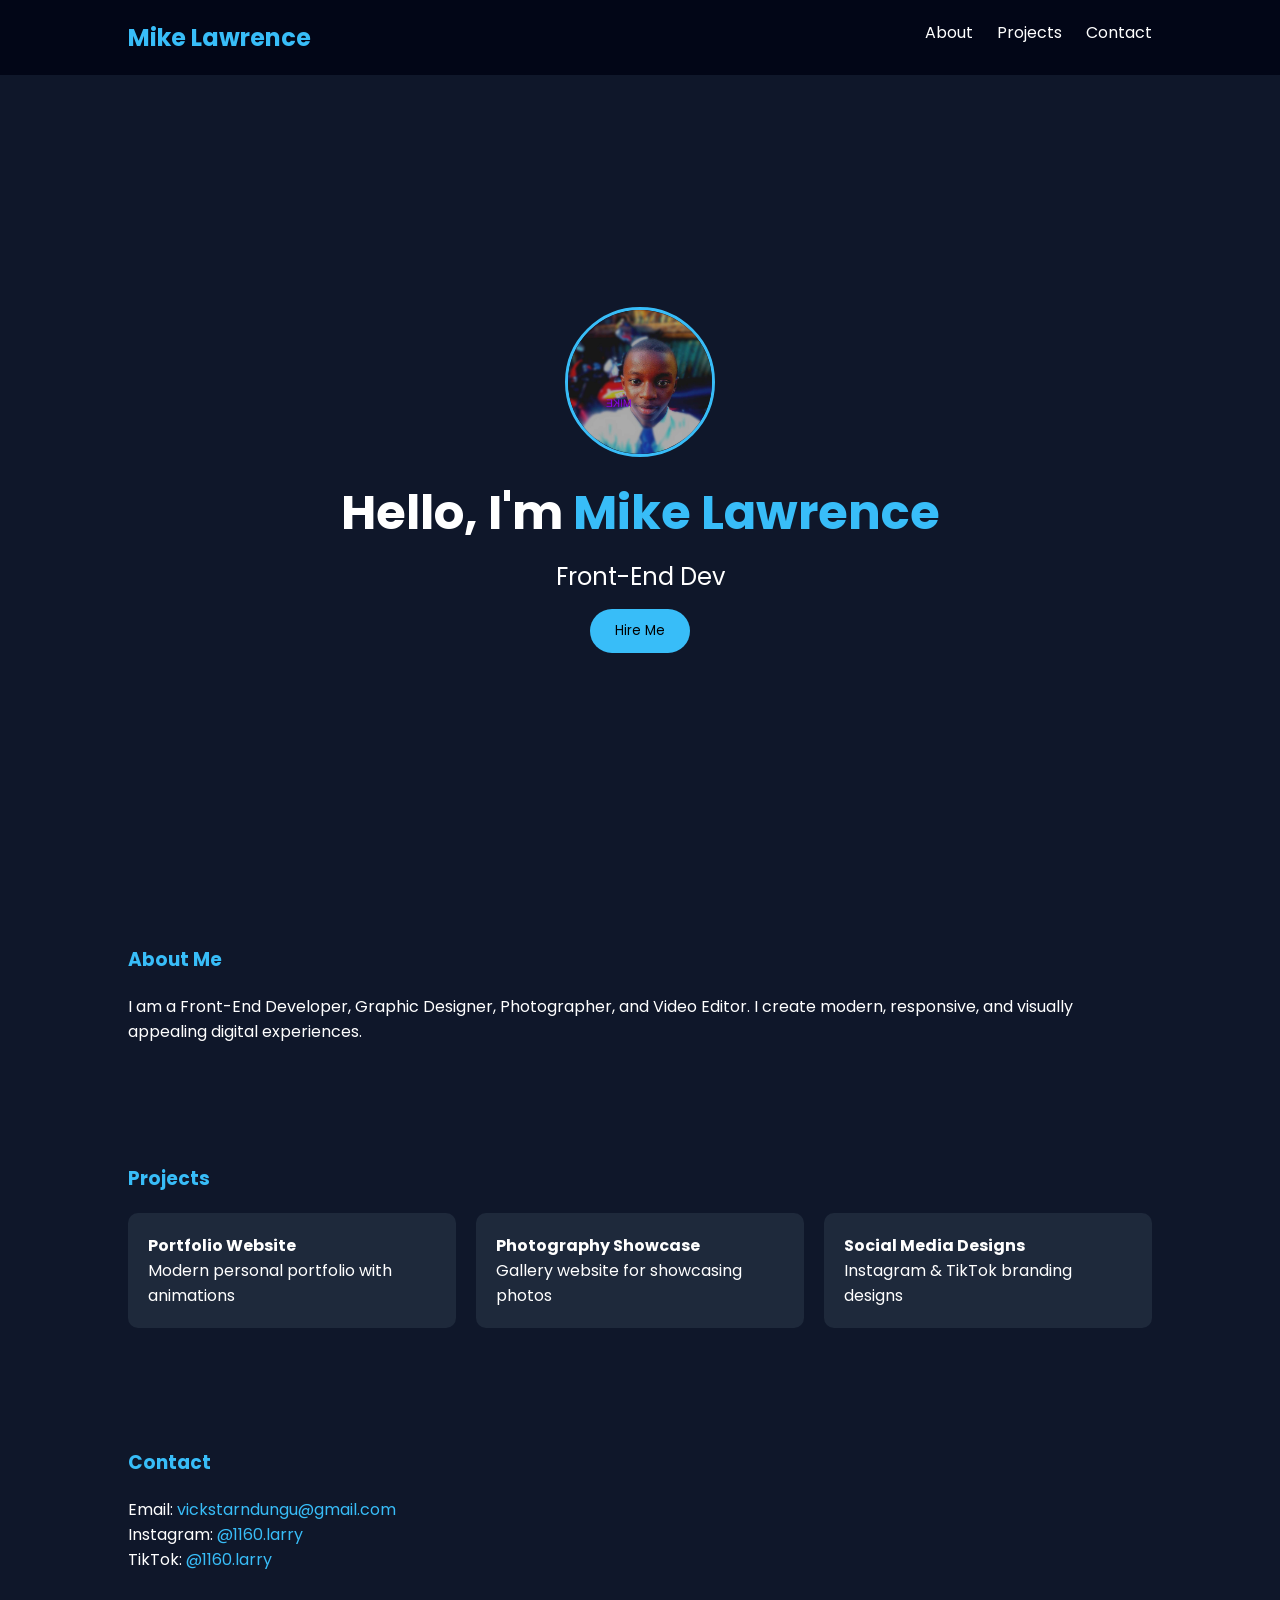
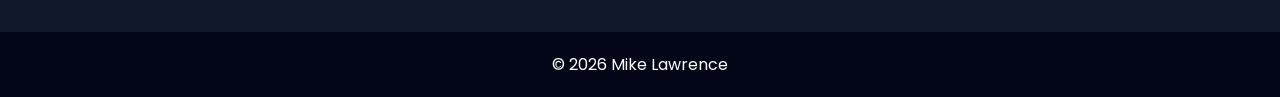
==== index.html @ f2c07cfd "Add files via upload" ====
<!DOCTYPE html>
<html lang="en">
<head>
<meta charset="UTF-8">
<meta name="viewport" content="width=device-width, initial-scale=1.0">
<title>Mike Lawrence | Portfolio</title>

<link rel="stylesheet" href="style.css">
<link href="https://fonts.googleapis.com/css2?family=Poppins:wght@300;600&display=swap" rel="stylesheet">
</head>

<body>

<nav>
<h1>Mike Lawrence</h1>
<div>
<a href="#about">About</a>
<a href="#projects">Projects</a>
<a href="#contact">Contact</a>
</div>
</nav>

<section class="hero">
<img src="mikes pic.png.jpg" alt="Mike Lawrence" class="profile-img">

<h2>Hello, I'm <span>Mike Lawrence</span></h2>
<p id="typing"></p>

<button onclick="scrollToContact()">Hire Me</button>
</section>

<section id="about">
<h3>About Me</h3>
<p>
I am a Front-End Developer, Graphic Designer, Photographer, and Video Editor.
I create modern, responsive, and visually appealing digital experiences.
</p>
</section>

<section id="projects">
<h3>Projects</h3>

<div class="projects">

<div class="card">
<h4>Portfolio Website</h4>
<p>Modern personal portfolio with animations</p>
</div>

<div class="card">
<h4>Photography Showcase</h4>
<p>Gallery website for showcasing photos</p>
</div>

<div class="card">
<h4>Social Media Designs</h4>
<p>Instagram & TikTok branding designs</p>
</div>

</div>
</section>

<section id="contact">
<h3>Contact</h3>
<p>Email: <a href="mailto:vickstarndungu@gmail.com">vickstarndungu@gmail.com</a></p>
<p>Instagram: <a href="https://instagram.com/1160.larry" target="_blank">@1160.larry</a></p>
<p>TikTok: <a href="https://tiktok.com/@1160.larry" target="_blank">@1160.larry</a></p>
</section>

<footer>
<p>© 2026 Mike Lawrence</p>
</footer>

<script src="script.js"></script>
</body>
</html>
---- style.css ----
*{
  margin:0;
  padding:0;
  box-sizing:border-box;
  font-family:'Poppins', sans-serif;
}

body{
  background:#0f172a;
  color:white;
}

/* NAV */
nav{
  display:flex;
  justify-content:space-between;
  padding:20px 10%;
  background:#020617;
}

nav h1{
  color:#38bdf8;
}

nav a{
  color:white;
  margin-left:20px;
  text-decoration:none;
}

nav a:hover{
  color:#38bdf8;
}

/* HERO */
.hero{
  height:90vh;
  display:flex;
  flex-direction:column;
  justify-content:center;
  align-items:center;
  text-align:center;
}

.hero h2{
  font-size:3rem;
}

.hero span{
  color:#38bdf8;
}

#typing{
  margin-top:10px;
  font-size:1.5rem;
  height:30px;
}

/* PROFILE IMAGE */
.profile-img{
  width:150px;
  height:150px;
  border-radius:50%;
  object-fit:cover;
  margin-bottom:20px;
  border:3px solid #38bdf8;
  animation: glow 2s infinite alternate;
}

@keyframes glow{
  from{
    box-shadow: 0 0 10px #38bdf8;
  }
  to{
    box-shadow: 0 0 25px #38bdf8, 0 0 50px #38bdf8;
  }
}

/* BUTTON */
button{
  margin-top:20px;
  padding:12px 25px;
  border:none;
  background:#38bdf8;
  color:black;
  border-radius:25px;
  cursor:pointer;
  transition:0.3s;
}

button:hover{
  transform:scale(1.1);
}

/* SECTIONS */
section{
  padding:60px 10%;
}

h3{
  margin-bottom:20px;
  color:#38bdf8;
}

/* PROJECTS */
.projects{
  display:grid;
  grid-template-columns:repeat(auto-fit,minmax(250px,1fr));
  gap:20px;
}

.card{
  background:#1e293b;
  padding:20px;
  border-radius:10px;
  transition:0.3s;
}

.card:hover{
  transform:scale(1.05);
}

/* LINKS */
a{
  color:#38bdf8;
  text-decoration:none;
}

a:hover{
  text-decoration:underline;
}

/* FOOTER */
footer{
  text-align:center;
  padding:20px;
  background:#020617;
}
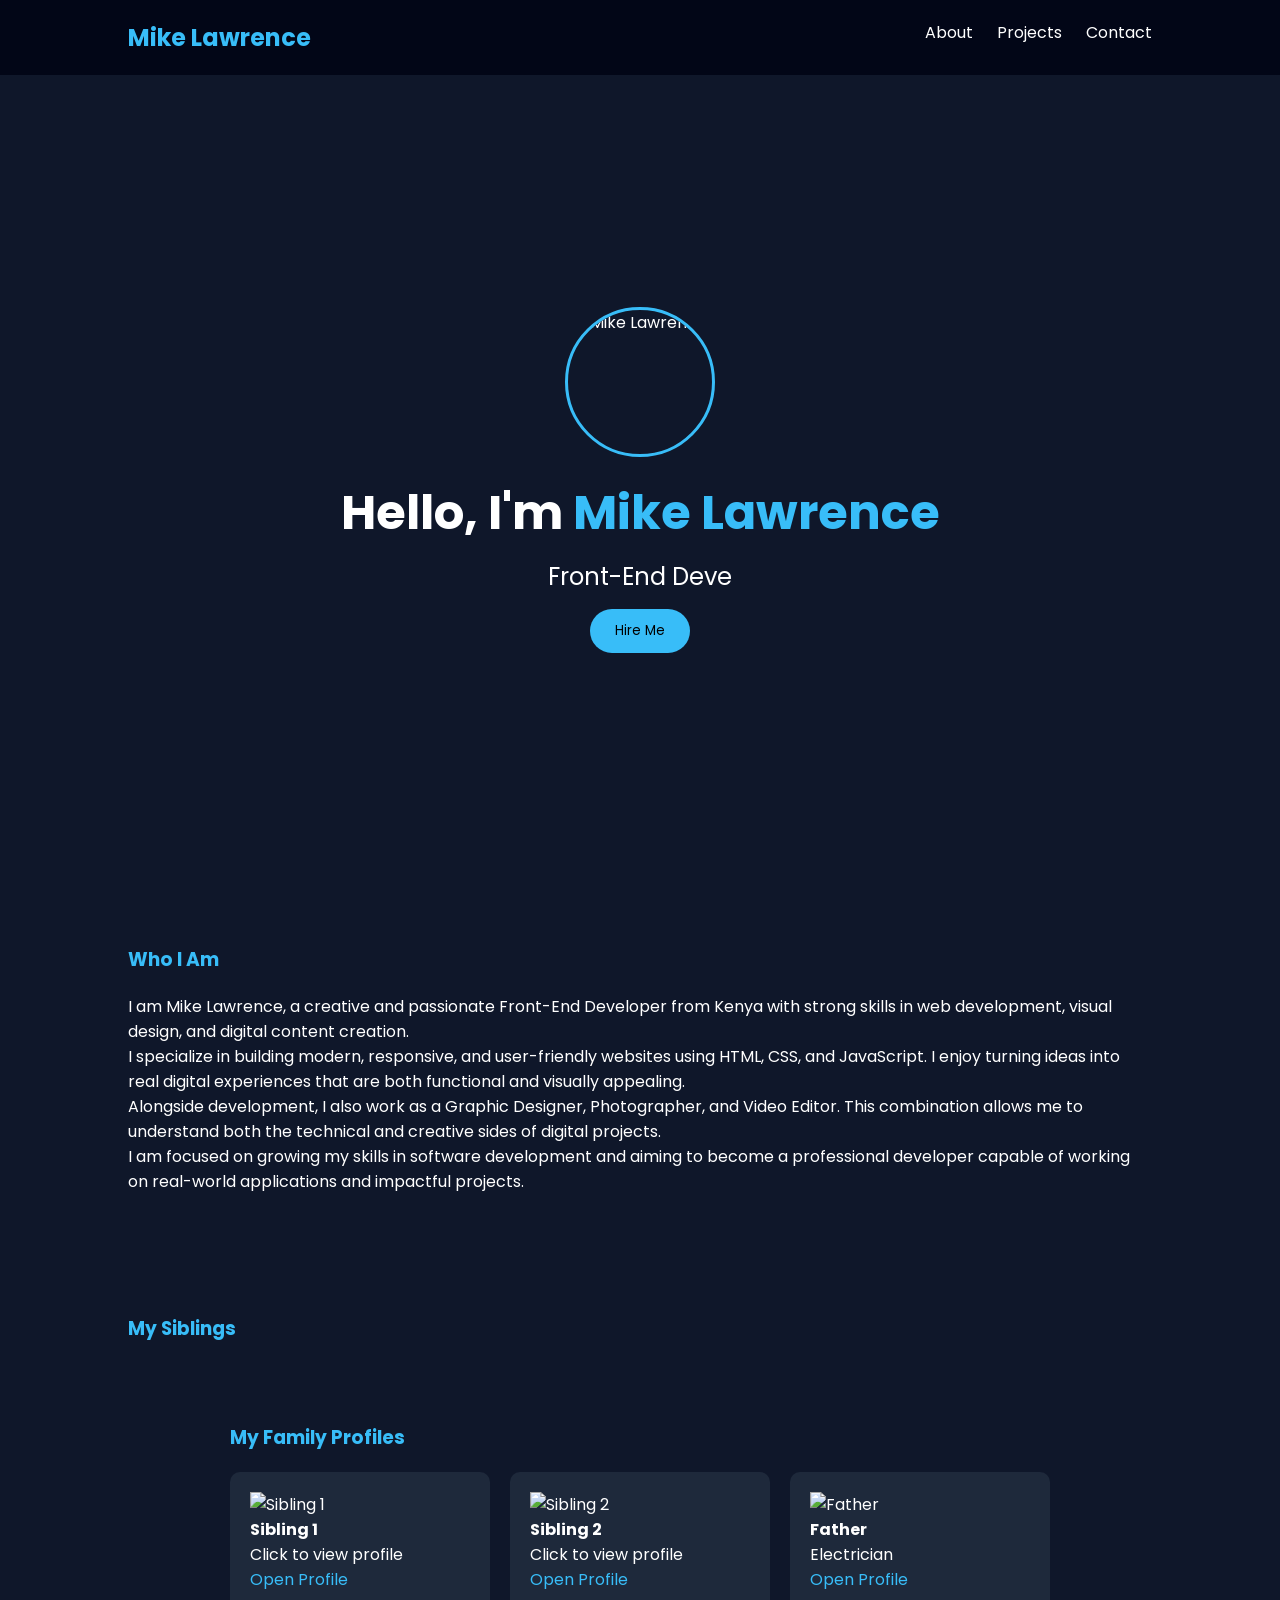
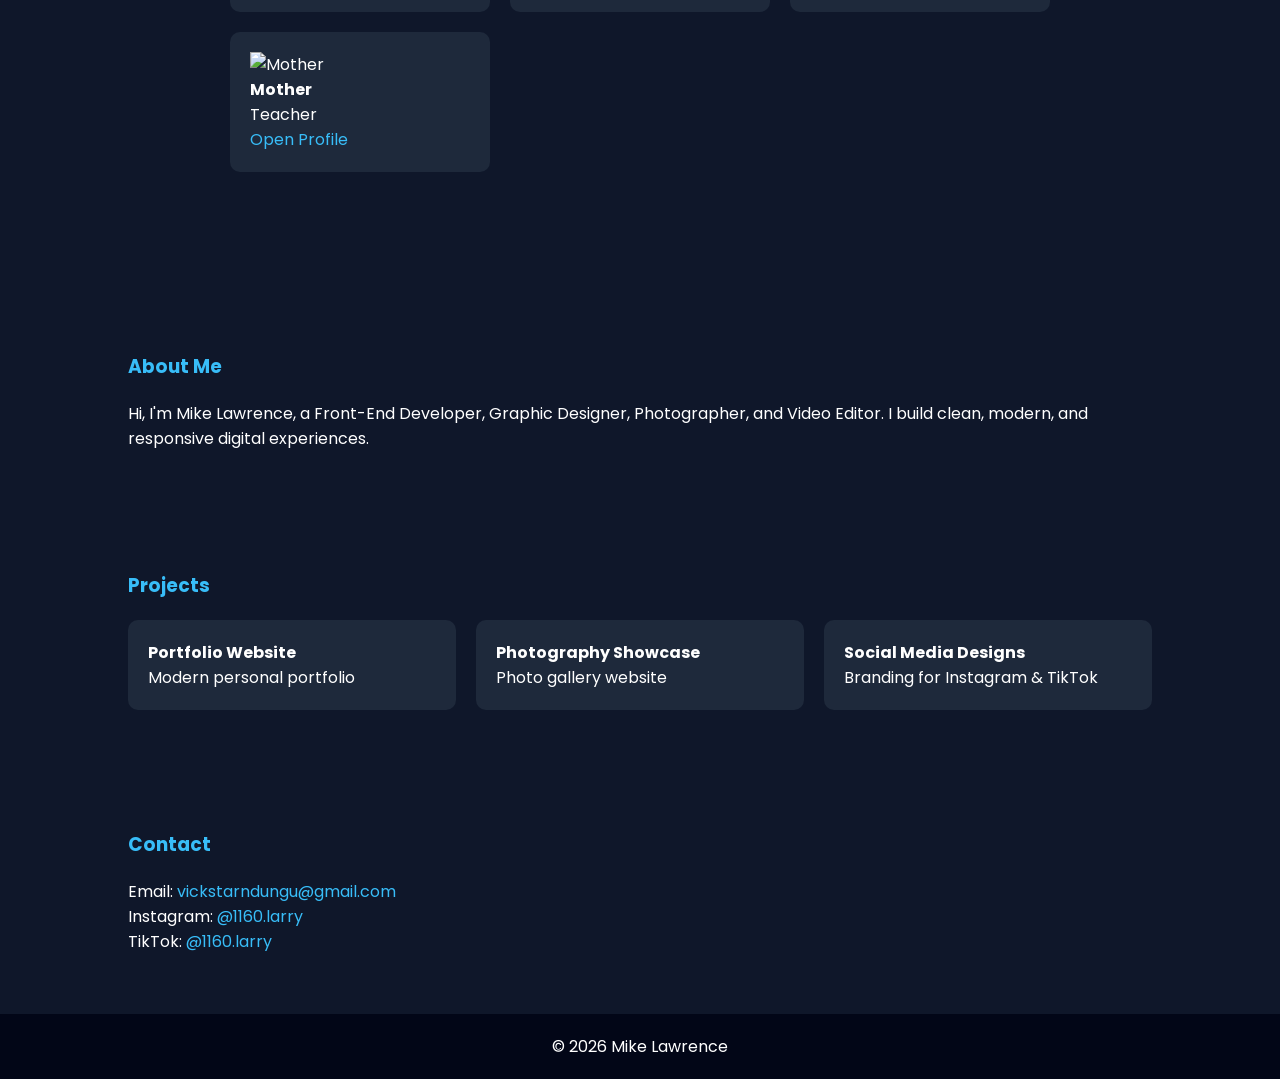
==== commit afd99ca2: "Revise portfolio layout and add new sections Updated the portfolio page with new content and section" ====
--- a/index.html
+++ b/index.html
@@ -21,7 +21,7 @@
 </nav>
 
 <section class="hero">
-<img src="mikes pic.png.jpg" alt="Mike Lawrence" class="profile-img">
+<img src="profile pic.jpg" alt="Mike Lawrence" class="profile-img">
 
 <h2>Hello, I'm <span>Mike Lawrence</span></h2>
 <p id="typing"></p>
@@ -29,11 +29,83 @@
 <button onclick="scrollToContact()">Hire Me</button>
 </section>
 
+<section id="whoami">
+  <h3>Who I Am</h3>
+
+  <p>
+    I am Mike Lawrence, a creative and passionate Front-End Developer from Kenya with strong skills in web development, visual design, and digital content creation.
+  </p>
+
+  <p>
+    I specialize in building modern, responsive, and user-friendly websites using HTML, CSS, and JavaScript. I enjoy turning ideas into real digital experiences that are both functional and visually appealing.
+  </p>
+
+  <p>
+    Alongside development, I also work as a Graphic Designer, Photographer, and Video Editor. This combination allows me to understand both the technical and creative sides of digital projects.
+  </p>
+
+  <p>
+    I am focused on growing my skills in software development and aiming to become a professional developer capable of working on real-world applications and impactful projects.
+  </p>
+</section>
+
+<section id="siblings">
+  <h3>My Siblings</h3>
+
+  <div class="projects">
+
+    <section id="siblings">
+  <h3>My Family Profiles</h3>
+
+  <div class="projects">
+
+    <div class="card profile-card">
+      <img src="images/sibling1.jpg" alt="Sibling 1">
+      <div>
+        <h4>Sibling 1</h4>
+        <p>Click to view profile</p>
+        <a href="sibling1.html">Open Profile</a>
+      </div>
+    </div>
+
+    <div class="card profile-card">
+      <img src="images/sibling2.jpg" alt="Sibling 2">
+      <div>
+        <h4>Sibling 2</h4>
+        <p>Click to view profile</p>
+        <a href="sibling2.html">Open Profile</a>
+      </div>
+    </div>
+
+    <div class="card profile-card">
+      <img src="images/father.jpg" alt="Father">
+      <div>
+        <h4>Father</h4>
+        <p>Electrician</p>
+        <a href="sibling3.html">Open Profile</a>
+      </div>
+    </div>
+
+    <div class="card profile-card">
+      <img src="images/mother.jpg" alt="Mother">
+      <div>
+        <h4>Mother</h4>
+        <p>Teacher</p>
+        <a href="sibling4.html">Open Profile</a>
+      </div>
+    </div>
+
+  </div>
+</section>
+
+  </div>
+</section>
+
 <section id="about">
 <h3>About Me</h3>
 <p>
-I am a Front-End Developer, Graphic Designer, Photographer, and Video Editor.
-I create modern, responsive, and visually appealing digital experiences.
+Hi, I'm Mike Lawrence, a Front-End Developer, Graphic Designer, Photographer, and Video Editor.
+I build clean, modern, and responsive digital experiences.
 </p>
 </section>
 
@@ -41,30 +113,29 @@
 <h3>Projects</h3>
 
 <div class="projects">
-
 <div class="card">
 <h4>Portfolio Website</h4>
-<p>Modern personal portfolio with animations</p>
+<p>Modern personal portfolio</p>
 </div>
 
 <div class="card">
 <h4>Photography Showcase</h4>
-<p>Gallery website for showcasing photos</p>
+<p>Photo gallery website</p>
 </div>
 
 <div class="card">
 <h4>Social Media Designs</h4>
-<p>Instagram & TikTok branding designs</p>
+<p>Branding for Instagram & TikTok</p>
+</div>
 </div>
 
-</div>
 </section>
 
 <section id="contact">
 <h3>Contact</h3>
 <p>Email: <a href="mailto:vickstarndungu@gmail.com">vickstarndungu@gmail.com</a></p>
-<p>Instagram: <a href="https://instagram.com/1160.larry" target="_blank">@1160.larry</a></p>
-<p>TikTok: <a href="https://tiktok.com/@1160.larry" target="_blank">@1160.larry</a></p>
+<p>Instagram: <a href="https://instagram.com/1160.larry">@1160.larry</a></p>
+<p>TikTok: <a href="https://tiktok.com/@1160.larry">@1160.larry</a></p>
 </section>
 
 <footer>
@@ -73,4 +144,4 @@
 
 <script src="script.js"></script>
 </body>
-</html>+</html>
